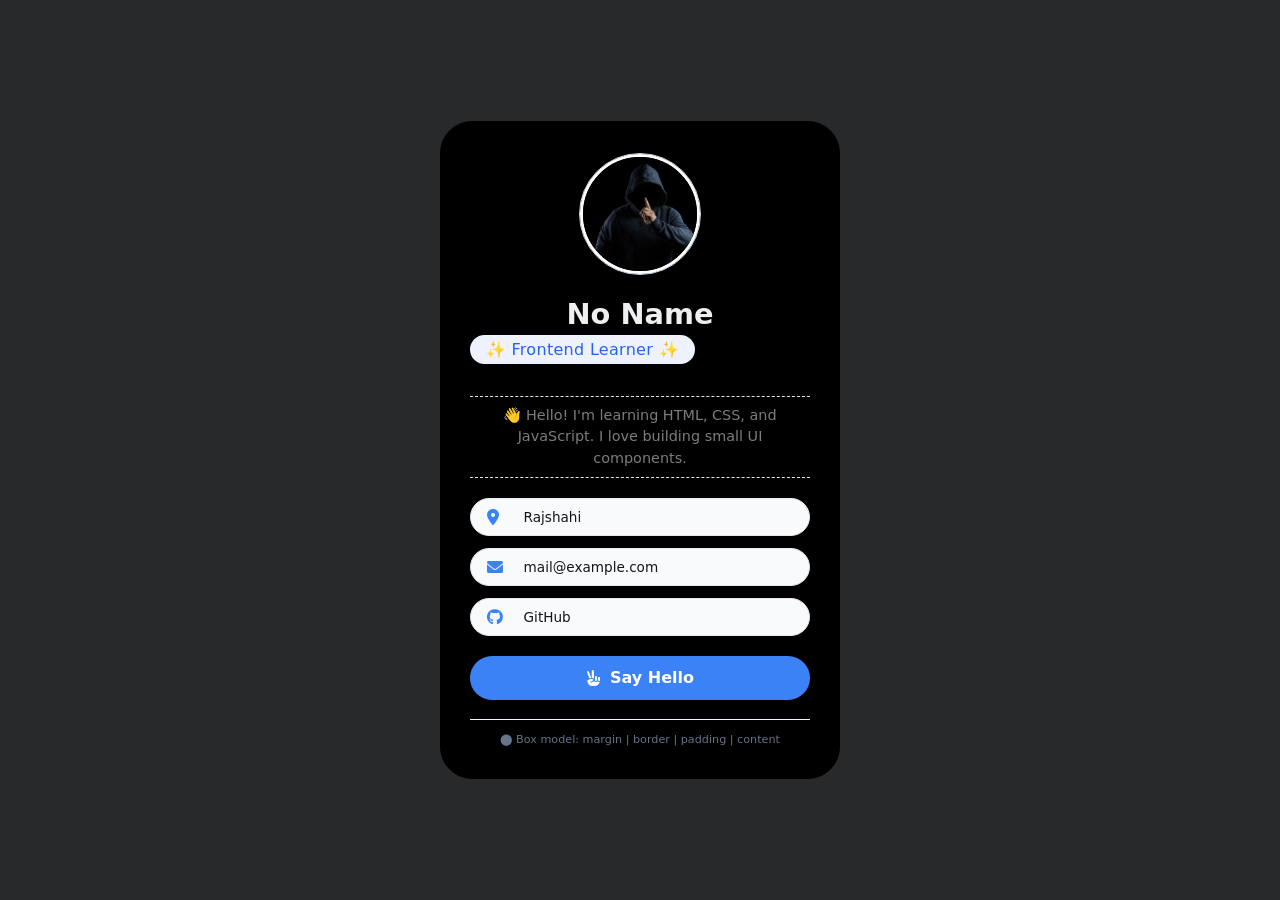
==== Profile Card/Profile_Card.html @ 788404b5 "html Added" ====
<!DOCTYPE html>
<html lang="en">

<head>
    <meta charset="UTF-8">
    <meta name="viewport" content="width=device-width, initial-scale=1.0">
    <title>Basic Profile Card</title>
    <link rel="stylesheet" href="https://cdnjs.cloudflare.com/ajax/libs/font-awesome/6.0.0-beta3/css/all.min.css">
    <style>
        * {
            margin: 0;
            padding: 0;
            box-sizing: border-box;
        }

        body {
            font-family: 'Segoe UI', Roboto, system-ui, sans-serif;
            background: #27292b;
            min-height: 100vh;
            display: flex;
            align-items: center;
            justify-content: center;
            padding: 2rem;
        }

        .profile-card {
            max-width: 400px;
            width: 100%;
            background: rgb(0, 0, 0);
            padding: 2rem 1.8rem;
            border-radius: 32px;
            border: 1px solid black;
            margin: 0 auto;
            /* box-shadow: 
                inset 0 -3em 3em rgb(107, 80, 80),
                0 0 0 2px rgb(78, 60, 60),
                0.3em 0.3em 1em rgba(88, 85, 85, 0.6); */
            transition: transform 0.2s ease, box-shadow 0.2s;

        }

        .profile-card:hover {
            transform: translateY(-4px);
            box-shadow:
                inset 0 -3em 3em rgb(107, 80, 80),
                0 0 0 2px rgb(78, 60, 60),
                0.3em 0.3em 1em rgba(88, 85, 85, 0.6),
                0 20px 32px rgba(0, 0, 0, 0.12);
        }

        .avatar-container {
            text-align: center;
            margin-bottom: 1.2rem;
        }

        .avatar {
            width: 120px;
            height: 120px;
            border-radius: 50%;
            object-fit: cover;
            border: 3px solid white;
            outline: 1px solid #cbd5e1;
            box-shadow: 0 6px 12px rgba(0, 0, 0, 0.1);
            animation-name: profileImageAnimation;
            animation-duration: 10s;
            animation-iteration-count: infinite;
            /* animation-timing-function: linear; */
            /* animation_delay: 3s; */
            /* animation: name duration timing-function delay iteration-count direction fill-mode; */
        }

        .avatar:hover {
            animation-play-state: paused;

        }


        /* @keyframes profileImageAnimation {
            0% {
                transform: scale(1);
            } 
            50% {
                transform: scale(2);
            }
            100% {
                transform: scale(1);
            }
            to{
                transform: rotate(360deg);
             } 
        }*/
        @keyframes profileImageAnimation {
            to {
                transform: rotate(360deg);
            }
        }


        .profile-name {
            font-size: 1.8rem;
            font-weight: 700;
            text-align: center;
            color: #eeeff1;
            margin-bottom: 0.25rem;

        }

        .title {
            text-align: center;
            font-size: 1rem;
            font-weight: 500;
            color: #2563eb;
            background: #eef2ff;
            display: inline-block;
            width: auto;
            margin: 0 auto 1rem auto;
            padding: 0.3rem 1rem;
            border-radius: 40px;
            letter-spacing: 0.3px;
            animation: title 5s ease-in-out infinite;
            animation-direction: alternate;
        }

        @keyframes title {
            from {
                transform: translateX(0);
            }

            to {
                transform: translateX(125px);
            }
        }

        .bio {
            text-align: center;
            font-size: 0.9rem;
            line-height: 1.5;
            color: #7a7d80;
            margin: 1rem 0 1.2rem 0;
            padding: 0.5rem 0;
            border-top: 1px dashed #e2e8f0;
            border-bottom: 1px dashed #e2e8f0;
        }

        .details-list {
            list-style: none;
            margin: 1rem 0 1.2rem 0;
            padding: 0;
        }

        .detail-item {
            display: flex;
            align-items: center;
            gap: 0.7rem;
            background: #f8fafc;
            padding: 0.65rem 1rem;
            border-radius: 60px;
            margin-bottom: 0.7rem;
            font-size: 0.85rem;
            color: #151516;
            border: 1px solid #e2e8f0;
        }

        .detail-item i {
            width: 1.6rem;
            color: #3b82f6;
            font-size: 1rem;
        }

        /* email text can wrap */
        .email-text {
            font-family: monospace;
            word-break: break-all;
        }
        .greet-btn {
            width: 100%;
            background: #3b82f6;
            border: none;
            padding: 0.8rem 0;
            font-size: 1rem;
            font-weight: 600;
            color: white;
            border-radius: 40px;
            cursor: pointer;
            transition: background 0.2s, transform 0.1s;
            margin-top: 0.6rem;
            font-family: inherit;
            display: flex;
            align-items: center;
            justify-content: center;
            gap: 8px;
            box-shadow: 0 2px 6px rgba(0, 0, 0, 0.1);
        }

        .greet-btn:hover {
            background: #2563eb;
        }

        .greet-btn:active {
            transform: scale(0.97);
        }

        /* small footer note for box model demo (optional) */
        .model-note {
            text-align: center;
            font-size: 0.7rem;
            color: #64748b;
            margin-top: 1.2rem;
            border-top: 1px solid #eef2ff;
            padding-top: 0.8rem;
        }

        /* responsive */
        @media (max-width: 450px) {
            .profile-card {
                padding: 1.5rem;
            }
            .name {
                font-size: 1.5rem;
            }
        }
    </style>
</head>

<body>
    <main class="profile-card">
        <figure class="avatar-container">
            <img class="avatar" src="../assets/image/image.png" alt="Profile Image" loading="lazy">
            <figcaption style="display: none;">Profile photo: No Name, developer</figcaption>
        </figure>

        <header>
            <h1 class="profile-name">No Name</h1>
            <p class="title">✨ Frontend Learner ✨</p>
        </header>
        <section class="bio">
            <p>👋 Hello! I'm learning HTML, CSS, and JavaScript.
                I love building small UI components.</p>
        </section>
        <article>
            <ul class="details-list">
                <li class="detail-item">
                    <i class="fas fa-map-marker-alt"></i>
                    <span>Rajshahi</span>
                </li>
                <li class="detail-item">
                    <i class="fas fa-envelope"></i>
                    <span>mail@example.com</span>
                </li>
                <li class="detail-item">
                    <i class="fab fa-github"></i>
                    <span>GitHub</span>
                </li>
            </ul>
            <button class="greet-btn" id="greetingButton">
                <i class="fas fa-hand-peace"></i> Say Hello
            </button>

            <!-- tiny footer to show box model explanation (optional) -->
            <footer class="model-note">
                ⬤ Box model: margin | border | padding | content
            </footer>
        </article>
    </main>
</body>

</html>
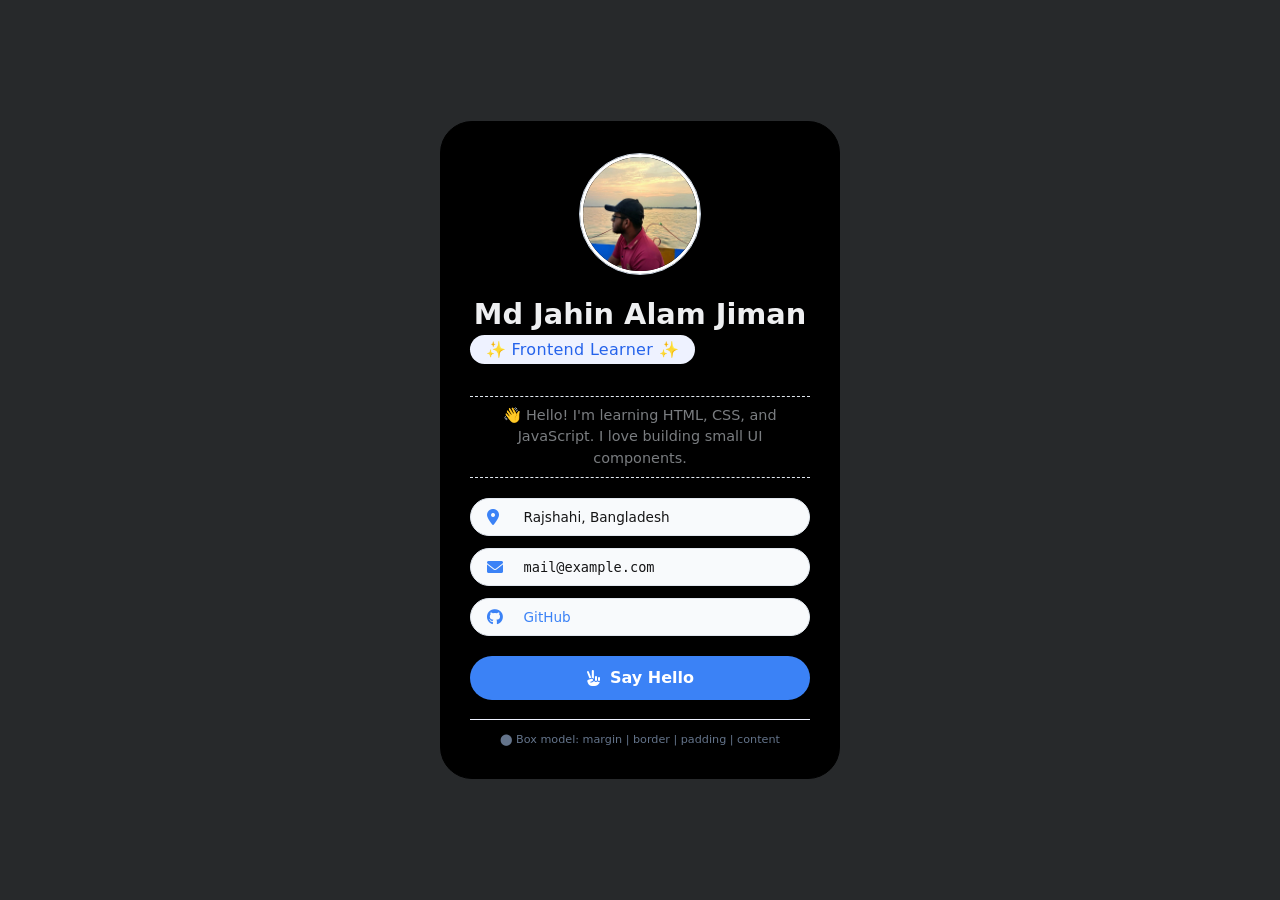
==== commit 1d05be39: "Real Data Added and Separated CSS File" ====
--- a/Profile Card/Profile_Card.html
+++ b/Profile Card/Profile_Card.html
@@ -4,233 +4,20 @@
 <head>
     <meta charset="UTF-8">
     <meta name="viewport" content="width=device-width, initial-scale=1.0">
-    <title>Basic Profile Card</title>
+    <title>Short Profile</title>
     <link rel="stylesheet" href="https://cdnjs.cloudflare.com/ajax/libs/font-awesome/6.0.0-beta3/css/all.min.css">
-    <style>
-        * {
-            margin: 0;
-            padding: 0;
-            box-sizing: border-box;
-        }
-
-        body {
-            font-family: 'Segoe UI', Roboto, system-ui, sans-serif;
-            background: #27292b;
-            min-height: 100vh;
-            display: flex;
-            align-items: center;
-            justify-content: center;
-            padding: 2rem;
-        }
-
-        .profile-card {
-            max-width: 400px;
-            width: 100%;
-            background: rgb(0, 0, 0);
-            padding: 2rem 1.8rem;
-            border-radius: 32px;
-            border: 1px solid black;
-            margin: 0 auto;
-            /* box-shadow: 
-                inset 0 -3em 3em rgb(107, 80, 80),
-                0 0 0 2px rgb(78, 60, 60),
-                0.3em 0.3em 1em rgba(88, 85, 85, 0.6); */
-            transition: transform 0.2s ease, box-shadow 0.2s;
-
-        }
-
-        .profile-card:hover {
-            transform: translateY(-4px);
-            box-shadow:
-                inset 0 -3em 3em rgb(107, 80, 80),
-                0 0 0 2px rgb(78, 60, 60),
-                0.3em 0.3em 1em rgba(88, 85, 85, 0.6),
-                0 20px 32px rgba(0, 0, 0, 0.12);
-        }
-
-        .avatar-container {
-            text-align: center;
-            margin-bottom: 1.2rem;
-        }
-
-        .avatar {
-            width: 120px;
-            height: 120px;
-            border-radius: 50%;
-            object-fit: cover;
-            border: 3px solid white;
-            outline: 1px solid #cbd5e1;
-            box-shadow: 0 6px 12px rgba(0, 0, 0, 0.1);
-            animation-name: profileImageAnimation;
-            animation-duration: 10s;
-            animation-iteration-count: infinite;
-            /* animation-timing-function: linear; */
-            /* animation_delay: 3s; */
-            /* animation: name duration timing-function delay iteration-count direction fill-mode; */
-        }
-
-        .avatar:hover {
-            animation-play-state: paused;
-
-        }
-
-
-        /* @keyframes profileImageAnimation {
-            0% {
-                transform: scale(1);
-            } 
-            50% {
-                transform: scale(2);
-            }
-            100% {
-                transform: scale(1);
-            }
-            to{
-                transform: rotate(360deg);
-             } 
-        }*/
-        @keyframes profileImageAnimation {
-            to {
-                transform: rotate(360deg);
-            }
-        }
-
-
-        .profile-name {
-            font-size: 1.8rem;
-            font-weight: 700;
-            text-align: center;
-            color: #eeeff1;
-            margin-bottom: 0.25rem;
-
-        }
-
-        .title {
-            text-align: center;
-            font-size: 1rem;
-            font-weight: 500;
-            color: #2563eb;
-            background: #eef2ff;
-            display: inline-block;
-            width: auto;
-            margin: 0 auto 1rem auto;
-            padding: 0.3rem 1rem;
-            border-radius: 40px;
-            letter-spacing: 0.3px;
-            animation: title 5s ease-in-out infinite;
-            animation-direction: alternate;
-        }
-
-        @keyframes title {
-            from {
-                transform: translateX(0);
-            }
-
-            to {
-                transform: translateX(125px);
-            }
-        }
-
-        .bio {
-            text-align: center;
-            font-size: 0.9rem;
-            line-height: 1.5;
-            color: #7a7d80;
-            margin: 1rem 0 1.2rem 0;
-            padding: 0.5rem 0;
-            border-top: 1px dashed #e2e8f0;
-            border-bottom: 1px dashed #e2e8f0;
-        }
-
-        .details-list {
-            list-style: none;
-            margin: 1rem 0 1.2rem 0;
-            padding: 0;
-        }
-
-        .detail-item {
-            display: flex;
-            align-items: center;
-            gap: 0.7rem;
-            background: #f8fafc;
-            padding: 0.65rem 1rem;
-            border-radius: 60px;
-            margin-bottom: 0.7rem;
-            font-size: 0.85rem;
-            color: #151516;
-            border: 1px solid #e2e8f0;
-        }
-
-        .detail-item i {
-            width: 1.6rem;
-            color: #3b82f6;
-            font-size: 1rem;
-        }
-
-        /* email text can wrap */
-        .email-text {
-            font-family: monospace;
-            word-break: break-all;
-        }
-        .greet-btn {
-            width: 100%;
-            background: #3b82f6;
-            border: none;
-            padding: 0.8rem 0;
-            font-size: 1rem;
-            font-weight: 600;
-            color: white;
-            border-radius: 40px;
-            cursor: pointer;
-            transition: background 0.2s, transform 0.1s;
-            margin-top: 0.6rem;
-            font-family: inherit;
-            display: flex;
-            align-items: center;
-            justify-content: center;
-            gap: 8px;
-            box-shadow: 0 2px 6px rgba(0, 0, 0, 0.1);
-        }
-
-        .greet-btn:hover {
-            background: #2563eb;
-        }
-
-        .greet-btn:active {
-            transform: scale(0.97);
-        }
-
-        /* small footer note for box model demo (optional) */
-        .model-note {
-            text-align: center;
-            font-size: 0.7rem;
-            color: #64748b;
-            margin-top: 1.2rem;
-            border-top: 1px solid #eef2ff;
-            padding-top: 0.8rem;
-        }
-
-        /* responsive */
-        @media (max-width: 450px) {
-            .profile-card {
-                padding: 1.5rem;
-            }
-            .name {
-                font-size: 1.5rem;
-            }
-        }
-    </style>
+   <link rel="stylesheet" href="Profile_Card.css">
 </head>
 
 <body>
     <main class="profile-card">
         <figure class="avatar-container">
-            <img class="avatar" src="../assets/image/image.png" alt="Profile Image" loading="lazy">
+            <img class="avatar" src="../assets/image/Profile_Jiman.jpg" alt="Profile Image" loading="lazy">
             <figcaption style="display: none;">Profile photo: No Name, developer</figcaption>
         </figure>
 
         <header>
-            <h1 class="profile-name">No Name</h1>
+            <h1 class="profile-name">Md Jahin Alam Jiman</h1>
             <p class="title">✨ Frontend Learner ✨</p>
         </header>
         <section class="bio">
@@ -241,15 +28,16 @@
             <ul class="details-list">
                 <li class="detail-item">
                     <i class="fas fa-map-marker-alt"></i>
-                    <span>Rajshahi</span>
+                    <span>Rajshahi, Bangladesh</span>
                 </li>
                 <li class="detail-item">
                     <i class="fas fa-envelope"></i>
-                    <span>mail@example.com</span>
+                    <span class="email-text">mail@example.com</span>
                 </li>
                 <li class="detail-item">
                     <i class="fab fa-github"></i>
-                    <span>GitHub</span>
+                    <span><a href="https://github.com/Md-Jahin-Alam-Jiman" target="_blank"
+                            rel="noopener noreferrer">GitHub</a></span>
                 </li>
             </ul>
             <button class="greet-btn" id="greetingButton">
--- a/Profile Card/Profile_Card.css
+++ b/Profile Card/Profile_Card.css
@@ -0,0 +1,238 @@
+* {
+    margin: 0;
+    padding: 0;
+    box-sizing: border-box;
+}
+
+body {
+    font-family: 'Segoe UI', Roboto, system-ui, sans-serif;
+    background: #27292b;
+    min-height: 100vh;
+    display: flex;
+    align-items: center;
+    justify-content: center;
+    padding: 2rem;
+}
+
+.profile-card {
+    max-width: 400px;
+    width: 100%;
+    min-width: 280px;
+    background: rgb(0, 0, 0);
+    padding: 2rem 1.8rem;
+    border-radius: 32px;
+    border: 1px solid black;
+    margin: 0 auto;
+    /* box-shadow: 
+                inset 0 -3em 3em rgb(107, 80, 80),
+                0 0 0 2px rgb(78, 60, 60),
+                0.3em 0.3em 1em rgba(88, 85, 85, 0.6); */
+    transition: transform 0.2s ease, box-shadow 0.2s;
+
+}
+
+.profile-card:hover {
+    transform: translateY(-4px);
+    box-shadow:
+        inset 0 -3em 3em rgb(46, 42, 42),
+        0 0 0 2px rgb(37, 30, 30),
+        0.3em 0.3em 1em rgba(40, 38, 38, 0.6),
+        0 20px 32px rgba(0, 0, 0, 0.12);
+}
+
+.avatar-container {
+    text-align: center;
+    margin-bottom: 1.2rem;
+}
+
+.avatar {
+    width: 120px;
+    height: 120px;
+    border-radius: 50%;
+    object-fit: cover;
+    border: 3px solid white;
+    outline: 1px solid #cbd5e1;
+    box-shadow: 0 6px 12px rgba(0, 0, 0, 0.1);
+    animation-name: profileImageAnimation;
+    animation-duration: 10s;
+    animation-iteration-count: infinite;
+    /* animation-timing-function: linear; */
+    /* animation_delay: 3s; */
+    /* animation: name duration timing-function delay iteration-count direction fill-mode; */
+}
+
+.avatar:hover {
+    animation-play-state: paused;
+
+}
+
+/* @keyframes profileImageAnimation {
+            0% {
+                transform: scale(1);
+            } 
+            50% {
+                transform: scale(2);
+            }
+            100% {
+                transform: scale(1);
+            }
+            to{
+                transform: rotate(360deg);
+             } 
+        }*/
+@keyframes profileImageAnimation {
+    to {
+        transform: rotate(360deg);
+    }
+}
+
+
+.profile-name {
+    font-size: 1.8rem;
+    font-weight: 700;
+    text-align: center;
+    color: #eeeff1;
+    margin-bottom: 0.25rem;
+
+}
+
+.title {
+    text-align: center;
+    font-size: 1rem;
+    font-weight: 500;
+    color: #2563eb;
+    background: #eef2ff;
+    display: inline-block;
+    width: auto;
+    margin: 0 auto 1rem auto;
+    padding: 0.3rem 1rem;
+    border-radius: 40px;
+    letter-spacing: 0.3px;
+    animation: title 5s ease-in-out infinite;
+    animation-direction: alternate;
+}
+
+@keyframes title {
+    from {
+        transform: translateX(0);
+    }
+
+    to {
+        transform: translateX(125px);
+    }
+}
+
+.bio {
+    text-align: center;
+    font-size: 0.9rem;
+    line-height: 1.5;
+    color: #7a7d80;
+    margin: 1rem 0 1.2rem 0;
+    padding: 0.5rem 0;
+    border-top: 1px dashed #e2e8f0;
+    border-bottom: 1px dashed #e2e8f0;
+}
+
+.details-list {
+    list-style: none;
+    margin: 1rem 0 1.2rem 0;
+    padding: 0;
+}
+
+.detail-item {
+    display: flex;
+    align-items: center;
+    gap: 0.7rem;
+    background: #f8fafc;
+    padding: 0.65rem 1rem;
+    border-radius: 60px;
+    margin-bottom: 0.7rem;
+    font-size: 0.85rem;
+    color: #151516;
+    border: 1px solid #e2e8f0;
+}
+
+.detail-item i {
+    width: 1.6rem;
+    color: #3b82f6;
+    font-size: 1rem;
+}
+
+a {
+    color: #3b82f6;
+    text-decoration: none;
+    font-weight: 500;
+}
+
+a:hover {
+    text-decoration: underline;
+
+}
+
+/* email text can wrap */
+.email-text {
+    font-family: monospace;
+    word-break: break-all;
+}
+
+.greet-btn {
+    width: 100%;
+    background: #3b82f6;
+    border: none;
+    padding: 0.8rem 0;
+    font-size: 1rem;
+    font-weight: 600;
+    color: white;
+    border-radius: 40px;
+    cursor: pointer;
+    transition: background 0.2s, transform 0.1s;
+    margin-top: 0.6rem;
+    font-family: inherit;
+    display: flex;
+    align-items: center;
+    justify-content: center;
+    gap: 8px;
+    box-shadow: 0 2px 6px rgba(0, 0, 0, 0.1);
+}
+
+.greet-btn:hover {
+    background: #2563eb;
+}
+
+.greet-btn:active {
+    transform: scale(0.97);
+}
+
+/* small footer note for box model demo (optional) */
+.model-note {
+    text-align: center;
+    font-size: 0.7rem;
+    color: #64748b;
+    margin-top: 1.2rem;
+    border-top: 1px solid #eef2ff;
+    padding-top: 0.8rem;
+}
+
+/* responsive */
+@media (max-width: 450px) {
+    .profile-card {
+        padding: 1.5rem;
+    }
+
+    .name {
+        font-size: 1.5rem;
+    }
+
+    .title {
+        font-size: 0.9rem;
+        padding: 0.25rem 0.8rem;
+    }
+
+    .detail-item {
+        font-size: 0.8rem;
+    }
+
+    .title {
+        animation: none;
+    }
+}
